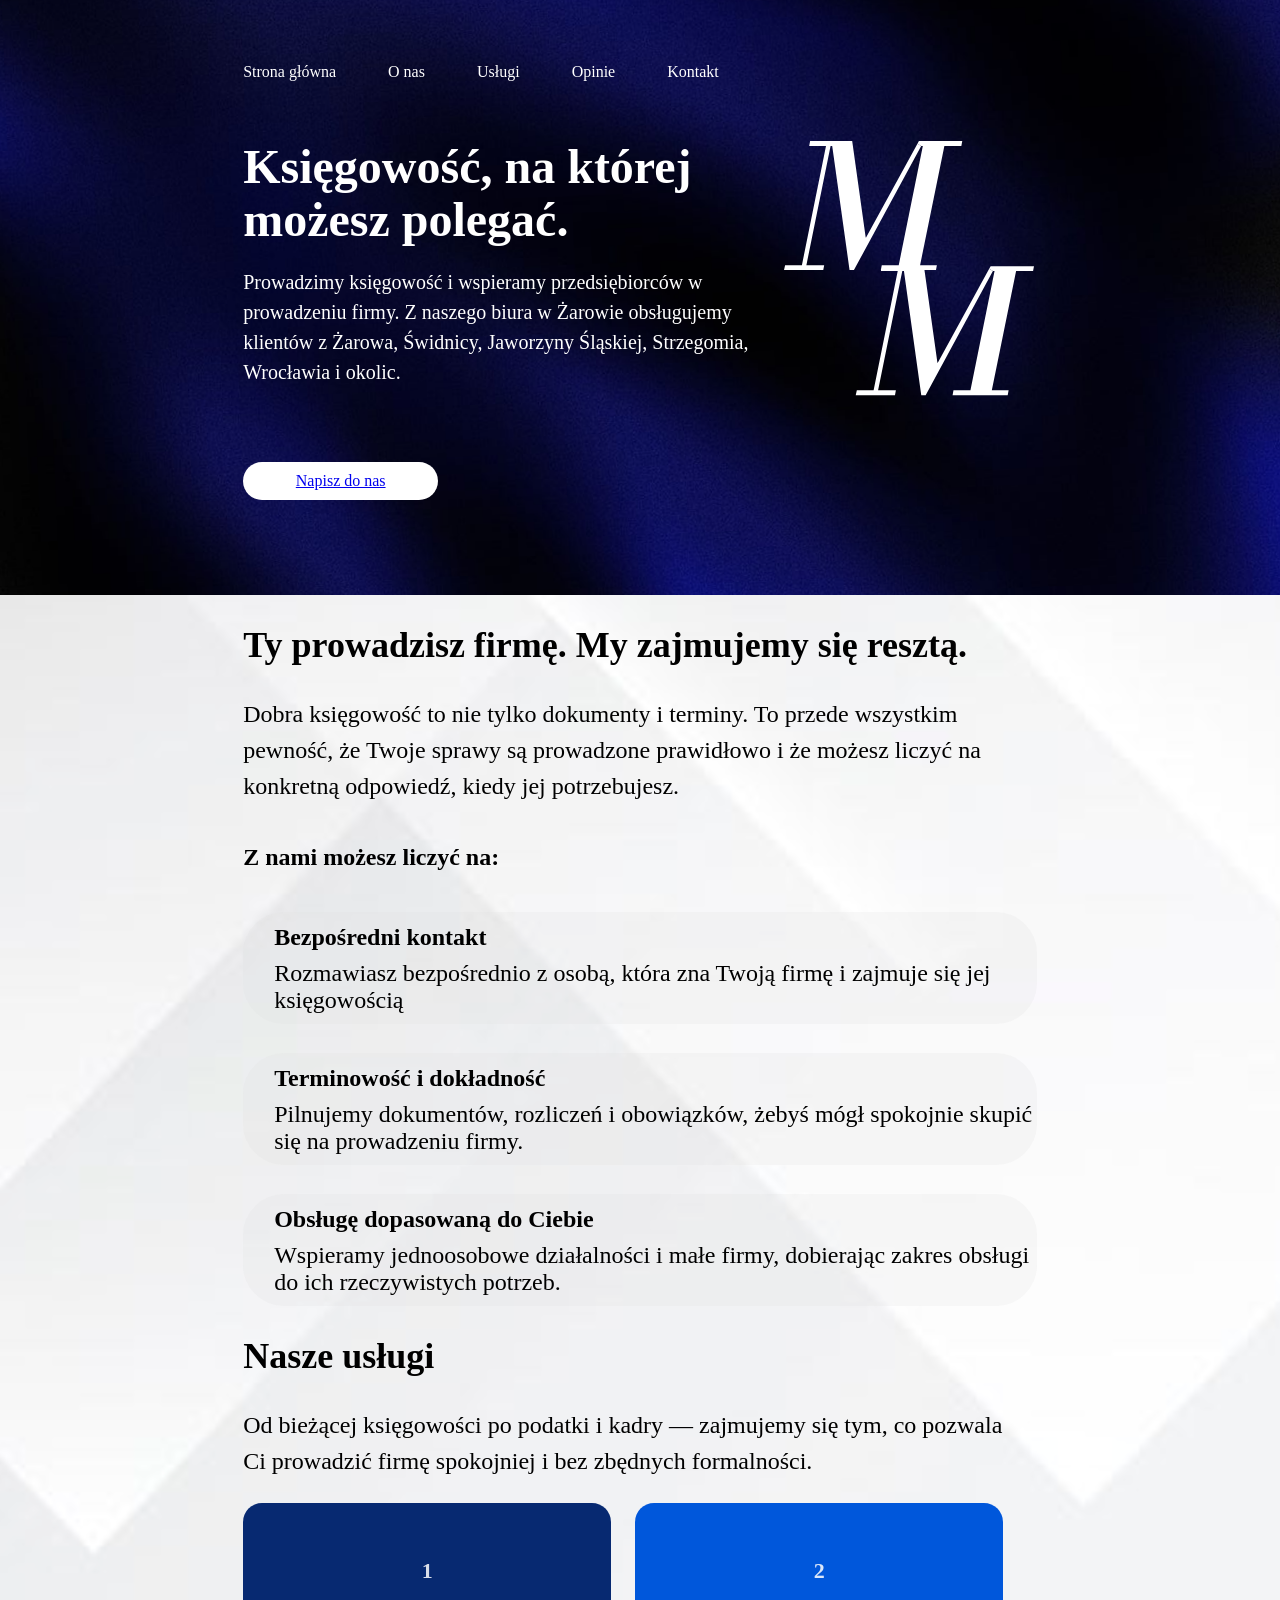
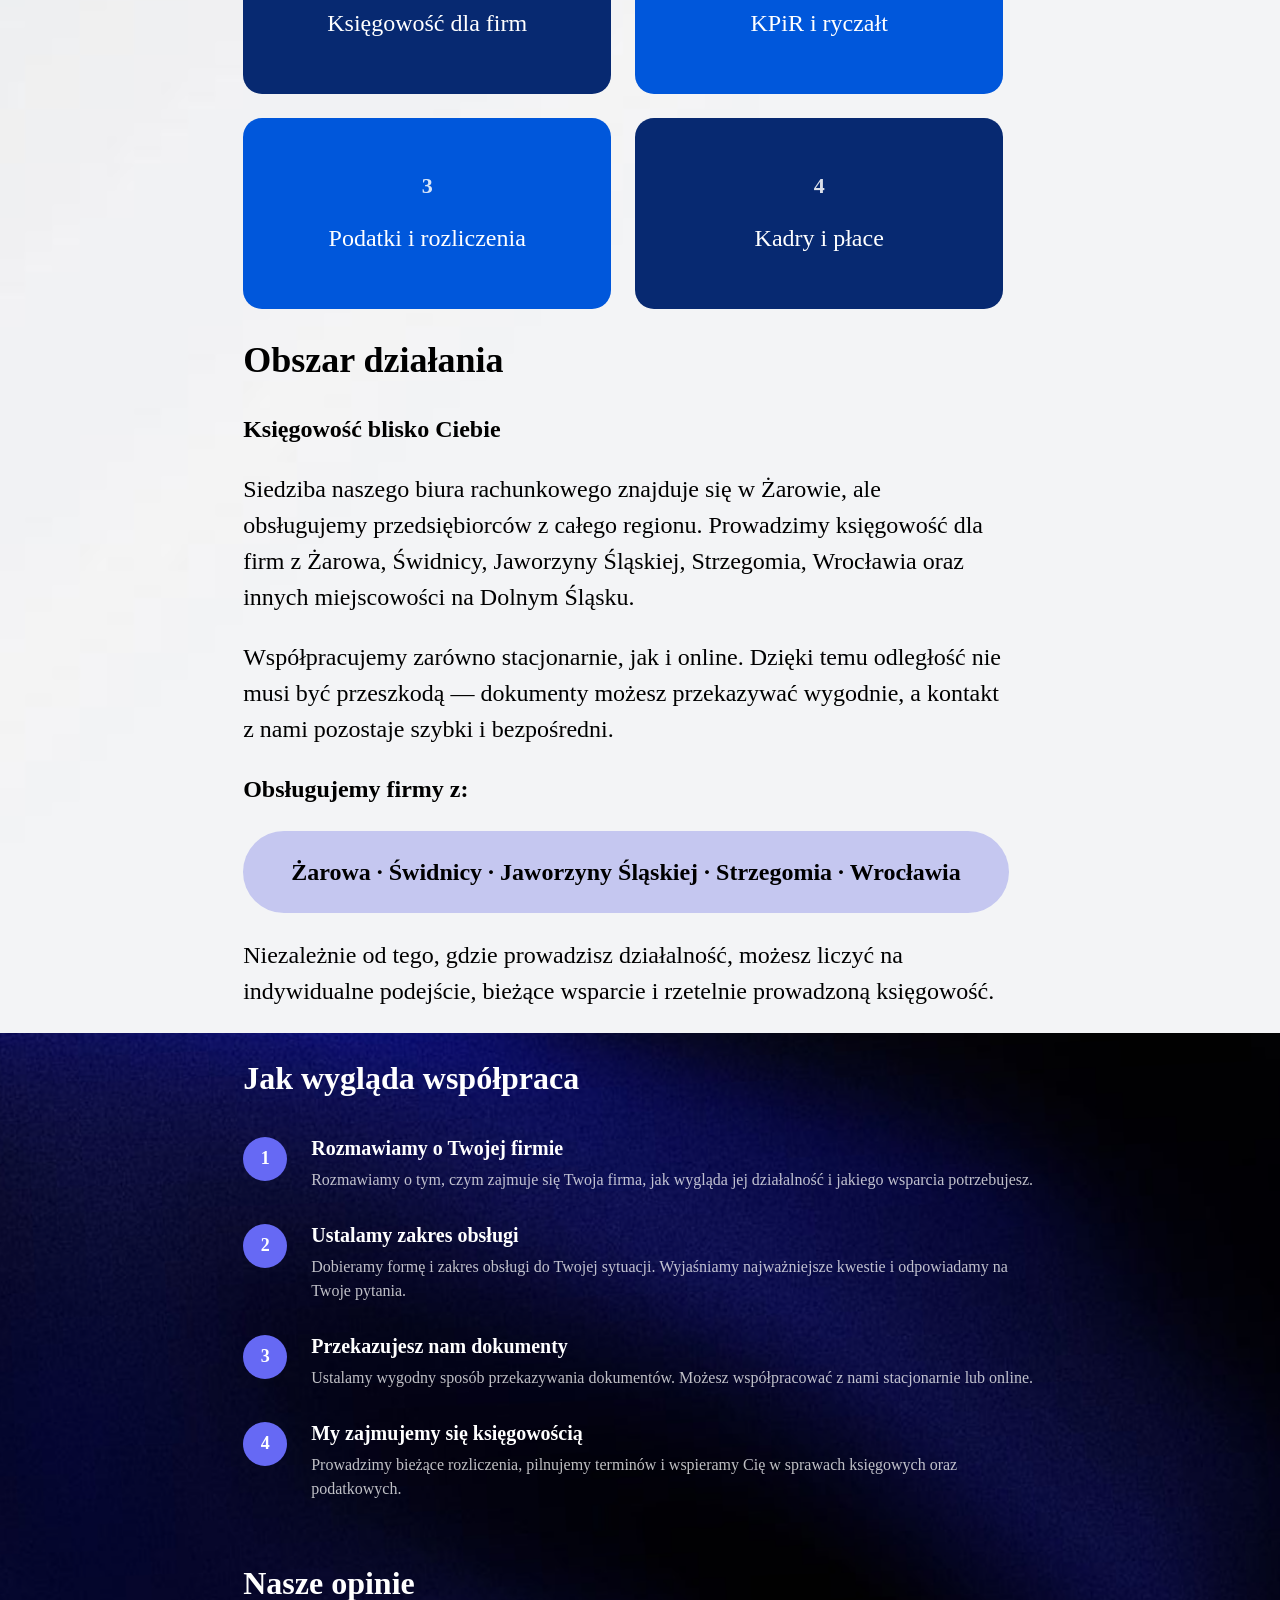
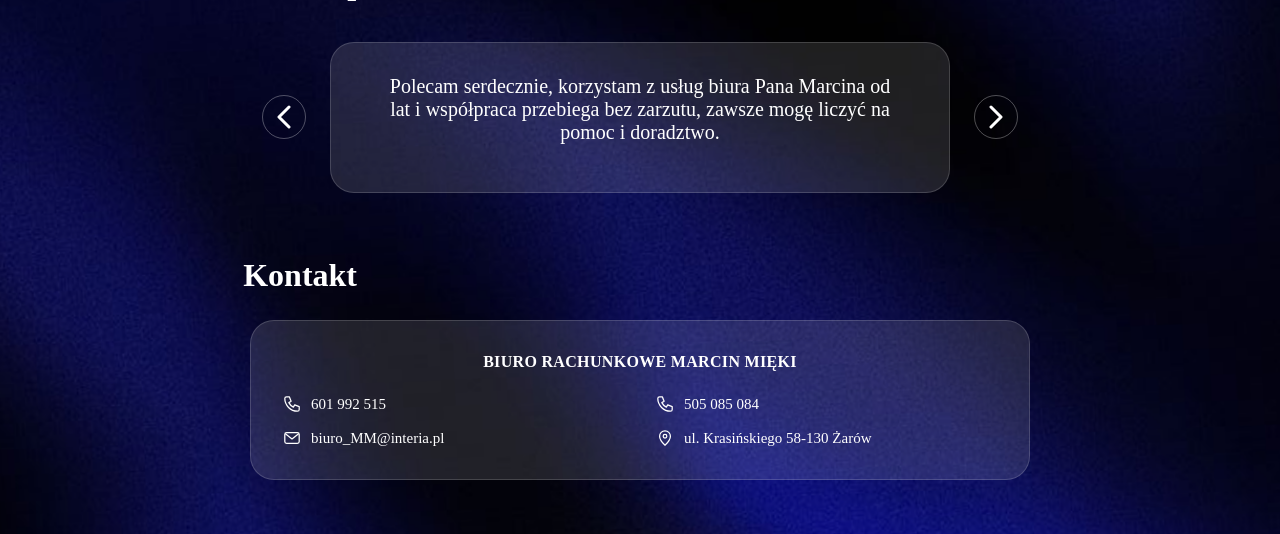
==== index2.html @ c9755c46 "finished project" ====
<!DOCTYPE html>
<html lang="pl">
<head>
<meta charset="UTF-8">
<meta name="viewport" content="width=device-width, initial-scale=1.0">
<title>Biuro Rachunkowe Marcin Mięki — Księgowość, na której możesz polegać</title>
<meta name="description" content="Biuro rachunkowe w Żarowie. Obsługujemy firmy z Żarowa, Świdnicy, Jaworzyny Śląskiej, Strzegomia, Wrocławia i okolic — stacjonarnie i online.">
<link rel="stylesheet" href="style.css">
</head>
<body>

<div class="heroImage">
  <div class="shell">
    <div class="navbar">
      <nav class="navText">
        <a href="#top">Strona główna</a>
        <a href="#o-nas">O nas</a>
        <a href="#uslugi">Usługi</a>
        <a href="#opinie">Opinie</a>
        <a href="#kontakt">Kontakt</a>
      </nav>
    </div>

    <div class="hero">
      <div>
        <h1>Księgowość, na której możesz polegać.</h1>
        <h3>Prowadzimy księgowość i wspieramy przedsiębiorców w prowadzeniu firmy. Z naszego biura w Żarowie obsługujemy klientów z Żarowa, Świdnicy, Jaworzyny Śląskiej, Strzegomia, Wrocławia i okolic.</h3>
        <button class="napiszButton"><a href="#kontakt">Napisz do nas</a></button>
      </div>
      <img class="logoImage" src="LOGO.svg" alt="mm">
    </div>
  </div>
</div>

<div class="mainBG" id="o-nas">
  <div class="shell">
    <h2>Ty prowadzisz firmę. My zajmujemy się resztą.</h2>
    <p class="dobraK">Dobra księgowość to nie tylko dokumenty i terminy. To przede wszystkim pewność, że Twoje sprawy są prowadzone prawidłowo i że możesz liczyć na konkretną odpowiedź, kiedy jej potrzebujesz.</p>

    <h5>Z nami możesz liczyć na:</h5>

    <ul>
      <li class="listFirma">
        <h4 style="font-weight: 600">Bezpośredni kontakt</h4>
        <p class="wyp">Rozmawiasz bezpośrednio z osobą, która zna Twoją firmę i zajmuje się jej księgowością</p>
      </li>
      <li class="listFirma">
        <h4 style="font-weight: 600">Terminowość i dokładność</h4>
        <p class="wyp">Pilnujemy dokumentów, rozliczeń i obowiązków, żebyś mógł spokojnie skupić się na prowadzeniu firmy.</p>
      </li>
      <li class="listFirma">
        <h4 style="font-weight: 600">Obsługę dopasowaną do Ciebie</h4>
        <p class="wyp">Wspieramy jednoosobowe działalności i małe firmy, dobierając zakres obsługi do ich rzeczywistych potrzeb.</p>
      </li>
    </ul>

    <h2 id="uslugi">Nasze usługi</h2>
    <p class="dobraK">Od bieżącej księgowości po podatki i kadry — zajmujemy się tym, co pozwala Ci prowadzić firmę spokojniej i bez zbędnych formalności.</p>

    <div class="uslugiGrid">
  <div class="uBox"><span>1</span><p>Księgowość dla firm</p></div>
  <div class="uBox2"><span>2</span><p>KPiR i ryczałt</p></div>
  <div class="uBox2"><span>3</span><p>Podatki i rozliczenia</p></div>
  <div class="uBox"><span>4</span><p>Kadry i płace</p></div>
  </div>

    <h2>Obszar działania</h2>
    <p class="dobraK" style="font-weight: 600">Księgowość blisko Ciebie</p>
    <p class="dobraK">Siedziba naszego biura rachunkowego znajduje się w Żarowie, ale obsługujemy przedsiębiorców z całego regionu. Prowadzimy księgowość dla firm z Żarowa, Świdnicy, Jaworzyny Śląskiej, Strzegomia, Wrocławia oraz innych miejscowości na Dolnym Śląsku.</p>
    <p class="dobraK">Współpracujemy zarówno stacjonarnie, jak i online. Dzięki temu odległość nie musi być przeszkodą — dokumenty możesz przekazywać wygodnie, a kontakt z nami pozostaje szybki i bezpośredni.</p>

    <p class="dobraK" style="font-weight: 600">Obsługujemy firmy z:</p>
    <p class="obszarD">Żarowa · Świdnicy · Jaworzyny Śląskiej · Strzegomia · Wrocławia</p>
    <p class="dobraK">Niezależnie od tego, gdzie prowadzisz działalność, możesz liczyć na indywidualne podejście, bieżące wsparcie i rzetelnie prowadzoną księgowość.</p>
  </div>
</div>

<div class="WSPBG">
  <div class="shell">
    <h2 class="heading2">Jak wygląda współpraca</h2>

    <ol class="wspList">
      <li class="wspItem">
        <span class="wspNum">1</span>
        <div class="wspText">
          <h3 class="wspTitle">Rozmawiamy o Twojej firmie</h3>
          <p class="wspOpis">Rozmawiamy o tym, czym zajmuje się Twoja firma, jak wygląda jej działalność i jakiego wsparcia potrzebujesz.</p>
        </div>
      </li>
      <li class="wspItem">
        <span class="wspNum">2</span>
        <div class="wspText">
          <h3 class="wspTitle">Ustalamy zakres obsługi</h3>
          <p class="wspOpis">Dobieramy formę i zakres obsługi do Twojej sytuacji. Wyjaśniamy najważniejsze kwestie i odpowiadamy na Twoje pytania.</p>
        </div>
      </li>
      <li class="wspItem">
        <span class="wspNum">3</span>
        <div class="wspText">
          <h3 class="wspTitle">Przekazujesz nam dokumenty</h3>
          <p class="wspOpis">Ustalamy wygodny sposób przekazywania dokumentów. Możesz współpracować z nami stacjonarnie lub online.</p>
        </div>
      </li>
      <li class="wspItem">
        <span class="wspNum">4</span>
        <div class="wspText">
          <h3 class="wspTitle">My zajmujemy się księgowością</h3>
          <p class="wspOpis">Prowadzimy bieżące rozliczenia, pilnujemy terminów i wspieramy Cię w sprawach księgowych oraz podatkowych.</p>
        </div>
      </li>
    </ol>

    <h2 class="heading2" id="opinie">Nasze opinie</h2>

    <div class="opinieRow">
      <button class="arrowBtn" id="prevBtn" aria-label="Poprzednia opinia">
        <svg width="14" height="24" viewBox="0 0 14 24" fill="none">
          <path d="M12 2L2 12L12 22" stroke="white" stroke-width="3" stroke-linecap="round" stroke-linejoin="round"/>
        </svg>
      </button>

      <div class="opinieCard">
        <div class="opinieTrack" id="opinieTrack">
          <div class="opinieSlide">
            <p class="opinieTekst">Polecam serdecznie, korzystam z usług biura Pana Marcina od lat i współpraca przebiega bez zarzutu, zawsze mogę liczyć na pomoc i doradztwo.</p>
          </div>
          <div class="opinieSlide">
            <p class="opinieTekst">Korzystam od lat i nigdy się nie zawiodłam.
Przede wszystkim uczciwy.</p>
          </div>
          <div class="opinieSlide">
            <p class="opinieTekst">Zawsze solidnie i na czas. Polecam!</p>
          </div>
          <div class="opinieSlide">
            <p class="opinieTekst">Wszystko załatwione bez problemu 👍👍👍Polecam</p>
          </div>
          <div class="opinieSlide">
            <p class="opinieTekst">Profesjonalna obsługa księgowa. Polecam</p>
          </div>
          <div class="opinieSlide">
            <p class="opinieTekst">Polecam.</p>
          </div>
         
        </div>
      </div>

      <button class="arrowBtn" id="nextBtn" aria-label="Następna opinia">
        <svg width="14" height="24" viewBox="0 0 14 24" fill="none">
          <path d="M2 2L12 12L2 22" stroke="white" stroke-width="3" stroke-linecap="round" stroke-linejoin="round"/>
        </svg>
      </button>
    </div>
     <h2 class="heading2" id="kontakt">Kontakt</h2>
    <div class="kontaktCard">
      <p class="kontaktNazwa">BIURO RACHUNKOWE MARCIN MIĘKI</p>
      <div class="kontaktGrid">
        <a class="kontaktLinia" href="tel:601992515">
          <svg width="18" height="18" viewBox="0 0 20 20" fill="none"><path d="M4 2h3l2 5-2.5 1.5a11 11 0 0 0 5 5L13 11l5 2v3c0 1.1-.9 2-2 2C8.5 18 2 11.5 2 4c0-1.1.9-2 2-2Z" stroke="white" stroke-width="1.4" stroke-linejoin="round"/></svg>
          <span>601 992 515</span>
        </a>
        <a class="kontaktLinia" href="tel:505085084">
          <svg width="18" height="18" viewBox="0 0 20 20" fill="none"><path d="M4 2h3l2 5-2.5 1.5a11 11 0 0 0 5 5L13 11l5 2v3c0 1.1-.9 2-2 2C8.5 18 2 11.5 2 4c0-1.1.9-2 2-2Z" stroke="white" stroke-width="1.4" stroke-linejoin="round"/></svg>
          <span>505 085 084</span>
        </a>
        <a class="kontaktLinia" href="mailto:biuro_MM@interia.pl">
          <svg width="18" height="18" viewBox="0 0 20 20" fill="none"><rect x="2" y="4" width="16" height="12" rx="2" stroke="white" stroke-width="1.4"/><path d="M3 5.5 10 11l7-5.5" stroke="white" stroke-width="1.4" stroke-linecap="round" stroke-linejoin="round"/></svg>
          <span>biuro_MM@interia.pl</span>
        </a>
        <p class="kontaktLinia">
          <svg width="18" height="18" viewBox="0 0 20 20" fill="none"><path d="M10 18s6-5.5 6-10a6 6 0 0 0-12 0c0 4.5 6 10 6 10Z" stroke="white" stroke-width="1.4" stroke-linejoin="round"/><circle cx="10" cy="8" r="2" stroke="white" stroke-width="1.4"/></svg>
          <span>ul. Krasińskiego 58-130 Żarów</span>
        </p>
       
  </div>
 
</div>
  <br>
        <br>
        <br>
</div>

</div>

<script>
  const track = document.getElementById('opinieTrack');
  const slides = track.children;
  const total = slides.length;
  let current = 0;

  function goTo(index) {
    current = (index + total) % total;
    track.style.transform = `translateX(-${current * 100}%)`;
  }

  document.getElementById('nextBtn').addEventListener('click', () => goTo(current + 1));
  document.getElementById('prevBtn').addEventListener('click', () => goTo(current - 1));
</script>
</body>
</html>
---- style.css ----
@font-face {
  font-family: "Inter";
  src: url("../fonts/inter-latin-ext-400-normal.woff2") format("woff2");
  font-weight: 400;
  font-style: normal;
  font-display: swap;
  unicode-range: U+0100-024F, U+0259, U+1E00-1EFF, U+2020, U+20A0-20AB, U+20AD-20CF, U+2113, U+2C60-2C7F, U+A720-A7FF;
}
@font-face {
  font-family: "Inter";
  src: url("../fonts/inter-latin-400-normal.woff2") format("woff2");
  font-weight: 400;
  font-style: normal;
  font-display: swap;
}
@font-face {
  font-family: "Inter";
  src: url("../fonts/inter-latin-ext-500-normal.woff2") format("woff2");
  font-weight: 500;
  font-style: normal;
  font-display: swap;
  unicode-range: U+0100-024F, U+0259, U+1E00-1EFF, U+2020, U+20A0-20AB, U+20AD-20CF, U+2113, U+2C60-2C7F, U+A720-A7FF;
}
@font-face {
  font-family: "Inter";
  src: url("../fonts/inter-latin-500-normal.woff2") format("woff2");
  font-weight: 500;
  font-style: normal;
  font-display: swap;
}
@font-face {
  font-family: "Inter";
  src: url("../fonts/inter-latin-ext-600-normal.woff2") format("woff2");
  font-weight: 600;
  font-style: normal;
  font-display: swap;
  unicode-range: U+0100-024F, U+0259, U+1E00-1EFF, U+2020, U+20A0-20AB, U+20AD-20CF, U+2113, U+2C60-2C7F, U+A720-A7FF;
}
@font-face {
  font-family: "Inter";
  src: url("../fonts/inter-latin-600-normal.woff2") format("woff2");
  font-weight: 600;
  font-style: normal;
  font-display: swap;
}
@font-face {
  font-family: "Inter";
  src: url("../fonts/inter-latin-ext-700-normal.woff2") format("woff2");
  font-weight: 700;
  font-style: normal;
  font-display: swap;
  unicode-range: U+0100-024F, U+0259, U+1E00-1EFF, U+2020, U+20A0-20AB, U+20AD-20CF, U+2113, U+2C60-2C7F, U+A720-A7FF;
}
@font-face {
  font-family: "Inter";
  src: url("../fonts/inter-latin-700-normal.woff2") format("woff2");
  font-weight: 700;
  font-style: normal;
  font-display: swap;
}
@font-face {
  font-family: "Manrope";
  src: url("../fonts/manrope-latin-ext-600-normal.woff2") format("woff2");
  font-weight: 600;
  font-style: normal;
  font-display: swap;
  unicode-range: U+0100-024F, U+0259, U+1E00-1EFF, U+2020, U+20A0-20AB, U+20AD-20CF, U+2113, U+2C60-2C7F, U+A720-A7FF;
}
@font-face {
  font-family: "Manrope";
  src: url("../fonts/manrope-latin-600-normal.woff2") format("woff2");
  font-weight: 600;
  font-style: normal;
  font-display: swap;
}
@font-face {
  font-family: "Manrope";
  src: url("../fonts/manrope-latin-ext-700-normal.woff2") format("woff2");
  font-weight: 700;
  font-style: normal;
  font-display: swap;
  unicode-range: U+0100-024F, U+0259, U+1E00-1EFF, U+2020, U+20A0-20AB, U+20AD-20CF, U+2113, U+2C60-2C7F, U+A720-A7FF;
}
@font-face {
  font-family: "Manrope";
  src: url("../fonts/manrope-latin-700-normal.woff2") format("woff2");
  font-weight: 700;
  font-style: normal;
  font-display: swap;
}

* { box-sizing: border-box; }

html, body {
  margin: 0;
  padding: 0;
  overflow-x: hidden;
}

h1 {
  font-family: "Manrope";
  font-weight: 700;
  font-size: clamp(32px, 5vw, 48px);
  line-height: 1.1;
  max-width: 620px;
  margin-top: 60px;
  margin-bottom: 19px;
  color: #FFF;
}

h2 {
  color: #000;
  font-family: "Manrope";
  font-size: clamp(26px, 3.4vw, 36px);
  font-weight: 700;
  line-height: normal;
}

h3 {
  font-family: "Inter";
  font-size: 20px;
  font-weight: 400;
  line-height: 1.5;
  max-width: 560px;
  color: #FFF;
}

h4 {
  color: #000;
  font-family: "Inter";
  font-size: 24px;
  font-weight: 400;
  line-height: normal;
  padding: 12px 0 0 31px;
  margin: 0 0 9px;
}

h5 {
  color: #000;
  font-family: "Inter";
  font-size: 24px;
  font-weight: 700;
  line-height: normal;
}

.dobraK {
  color: #000;
  font-family: "Inter";
  font-size: 24px;
  font-weight: 500;
  line-height: 1.5;
  max-width: 760px;
}

.wyp {
  color: #000;
  font-family: "Inter";
  font-size: 24px;
  font-weight: 400;
  line-height: normal;
  padding: 0 0 10px 31px;
  margin: 0 0 9px;
}

ul, ol {
  list-style-type: none;
  padding: 0;
  margin: 0;
}

/* ---------- Layout shell ---------- */
.shell {
  width: 100%;
  max-width: 1440px;
  margin-inline: auto;
  padding-inline: clamp(20px, 19vw, 276px);
  box-sizing: border-box;
}

@media (max-width: 1200px) {
  .shell { padding-inline: 80px; }
}

@media (max-width: 760px) {
  .shell { padding-inline: 20px; }
}

/* ---------- Navbar ---------- */
.navbar {
  display: flex;
  margin-top: 63px;
  color: #FFF;
}

nav {
  display: flex;
  gap: 52px;
  flex-wrap: wrap;
}

.navText {
  color: #FFF;
  font-family: "Inter";
  font-size: 16px;
  font-weight: 400;
  line-height: normal;
}

.navText a {
  color: inherit;
  text-decoration: none;
}

/* ---------- Hero ---------- */
.heroImage {
  width: 100%;
  background-image: url(pobrane.png);
  background-size: cover;
  background-position: center;
  background-repeat: no-repeat;
  display: flex;
  max-height: fit-content;
}

.hero {
  display: flex;
  flex-wrap:nowrap;
  gap: 32px;
  justify-content: space-between;
  align-items: flex-start;
  
}

.napiszButton {
  margin-top: 55px;
  margin-bottom: 95px;
  width: 195px;
  height: 38px;
  border-radius: 58px;
  background: #FFF;
  border: none;
  cursor: pointer;
  font-family: "Inter";
  font-size: 16px;
  font-weight: 400;
  line-height: normal;
}

.logoImage {
  width: clamp(140px, 20vw, 292px);
  height: auto;
  aspect-ratio: 292 / 291;
  margin-top: 60px;
}

/* ---------- O nas ---------- */
.mainBG {
  min-height: 100vh;
  width: 100%;
  background-image: url(mainBG.jpg);
  background-size: cover;
  background-position: center;
  background-repeat: no-repeat;
  display: flex;
}

.listFirma {
  border-radius: 41px;
  background: rgba(217, 217, 217, 0.20);
  margin-bottom: 29px;
}

/* ---------- Usługi ---------- */
.uslugiGrid {
  display: grid;
  grid-template-columns: 1fr 1fr;  /* exactly 2 columns */
  gap: 24px;
  margin-top: 24px;
  max-width: 760px;
}

@media (max-width: 560px) {
  .uslugiGrid {
    grid-template-columns: 1fr;  /* stack on mobile */
  }
}

.uBox {
  background-color: #072971;
  min-height: 191px;
  border-radius: 19px;
  padding: 24px;
  display: flex;
  flex-direction: column;
  align-items: center;
  justify-content: center;
  gap: 24px;
  text-align: center;
  color: #FFF;
  font-family: "Inter";
}
.uBox2 {
  background-color: #0057DB;
  min-height: 191px;
  border-radius: 19px;
  padding: 24px;
  display: flex;
  flex-direction: column;
  align-items: center;
  justify-content: center;
  gap: 24px;
  text-align: center;
  color: #FFF;
  font-family: "Inter";
}
.uBox span {
  font-weight: 700;
  font-size: 22px;
  opacity: 0.85;
}
.uBox2 span {
  font-weight: 700;
  font-size: 22px;
  opacity: 0.85;
}

.uBox p {
  font-size: 24px;
  font-weight: 500;
  margin: 0;
  line-height: 1.3;
}
.uBox2 p {
  font-size: 24px;
  font-weight: 500;
  margin: 0;
  line-height: 1.3;
}
/* ---------- Obszar działania ---------- */
.obszarD {
  width: fit-content;
  max-width: 809px;
  min-height: 82px;
  border-radius: 43px;
  background: rgba(14, 23, 212, 0.20);
  display: flex;
  align-items: center;
  justify-content: center;
  padding-inline: clamp(20px, 4vw, 48px);
  color: #000;
  text-align: center;
  font-family: "Inter";
  font-size: clamp(16px, 2vw, 24px);
  font-weight: 600;
  line-height: normal;
}

/* ---------- Jak wygląda współpraca ---------- */
.WSPBG {
  min-height: 100vh;
  width: 100%;
  background-image: url(pobrane.png);
  background-size: cover;
  background-position: center;
  background-repeat: no-repeat;
  display: flex;
}

.heading2 {
  color: #FFF;
  font-family: "Manrope";
  font-size: clamp(24px, 3vw, 32px);
  font-weight: 700;
  line-height: normal;
}

.wspList {
  display: flex;
  flex-direction: column;
  gap: 32px;
  margin: 40px 0 64px;
}

.wspItem {
  display: flex;
  align-items: flex-start;
  gap: 24px;
}

.wspNum {
  flex-shrink: 0;
  width: 44px;
  height: 44px;
  border-radius: 50%;
  background: #6669F4;
  color: #FFF;
  font-family: "Inter";
  font-weight: 700;
  font-size: 18px;
  display: flex;
  align-items: center;
  justify-content: center;
}

.wspTitle {
  color: #FFF;
  font-family: "Inter";
  font-size: 20px;
  font-weight: 600;
  line-height: normal;
  margin: 0 0 8px;
}

.wspOpis {
  color: rgba(255, 255, 255, 0.75);
  font-family: "Inter";
  font-size: 16px;
  font-weight: 400;
  line-height: 1.5;
  margin: 0;
}

/* ---------- Opinie ---------- */

.opinieRow {
  display: flex;
  align-items: center;
  justify-content: center;
  gap: 24px;
  width: 100%;
  margin: 40px auto 64px;
}

.arrowBtn {
  flex-shrink: 0;
  width: 44px;
  height: 44px;
  border-radius: 50%;
  border: 1px solid rgba(255, 255, 255, 0.3);
  background: transparent;
  display: flex;
  align-items: center;
  justify-content: center;
  cursor: pointer;
}

.opinieCard {
  flex: 0 1 620px;
  width: 620px;
  max-width: 620px;
  background: rgba(217, 217, 217, 0.14);
  border: 1px solid rgba(255, 255, 255, 0.16);
  border-radius: 24px;
  overflow: hidden;
}

.opinieTrack {
  display: flex;
  transition: transform 0.4s ease;
}

.opinieSlide {
  flex: 0 0 100%;
  padding: 32px clamp(20px, 5vw, 56px);
  text-align: center;
}

.opinieTekst {
  color: #FFF;
  font-family: "Inter";
  font-size: 20px;
  font-weight: 500;
  margin: 0 0 16px;
}

.opinieAutor {
  color: rgba(255, 255, 255, 0.7);
  font-family: "Inter";
  font-size: 16px;
  margin: 0;
}


/* ---------- Kontakt / Footer ---------- */
.kontaktCard {
  width: 100%;
  max-width: 780px;
  margin: 0 auto;
  background: rgba(217, 217, 217, 0.14);
  border: 1px solid rgba(255, 255, 255, 0.16);
  border-radius: 24px;
  padding: clamp(20px, 4vw, 32px);
}

.kontaktNazwa {
  color: #FFF;
  font-family: "Manrope";
  font-weight: 700;
  font-size: 16px;
  text-align: center;
  letter-spacing: 0.02em;
  margin: 0 0 24px;
}

.kontaktGrid {
  display: grid;
  grid-template-columns: 1fr 1fr;
  gap: 16px 32px;
}

.kontaktLinia {
  display: flex;
  align-items: center;
  gap: 10px;
  color: #FFF;
  font-family: "Inter";
  font-size: 15px;
  margin: 0;
  text-decoration: none;
}

.kontaktLinia svg {
  flex-shrink: 0;
}

a.kontaktLinia:hover {
  opacity: 0.8;
}


/* ---------- Responsive ---------- */
@media (max-width: 700px) {
  .opinieRow {
    gap: 12px;
  }

  .opinieCard {
    width: auto;
    max-width: 620px;
  }

  .arrowBtn {
    width: 36px;
    height: 36px;
  }
}

@media (max-width: 560px) {
  .kontaktGrid {
    grid-template-columns: 1fr;
  }

  .wspItem {
    gap: 16px;
  }

  .wspNum {
    width: 36px;
    height: 36px;
    font-size: 16px;
  }
}
```
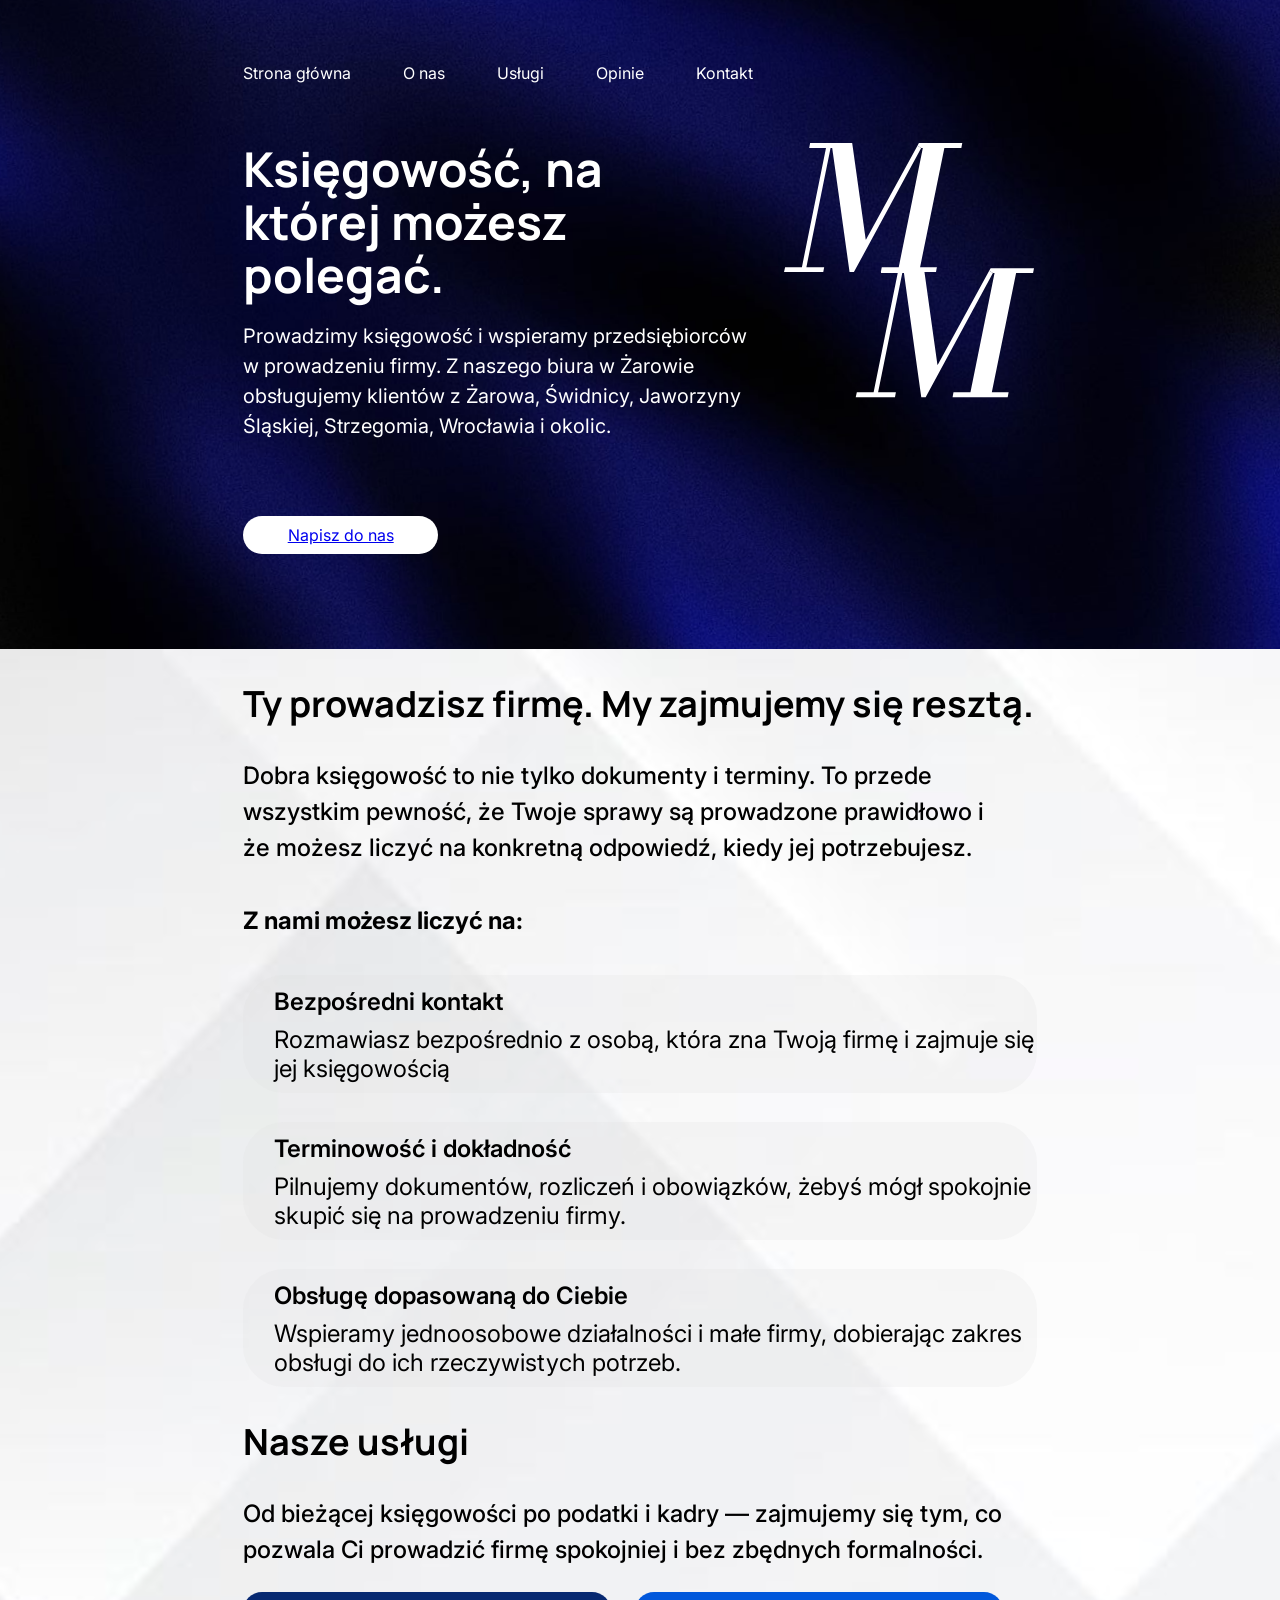
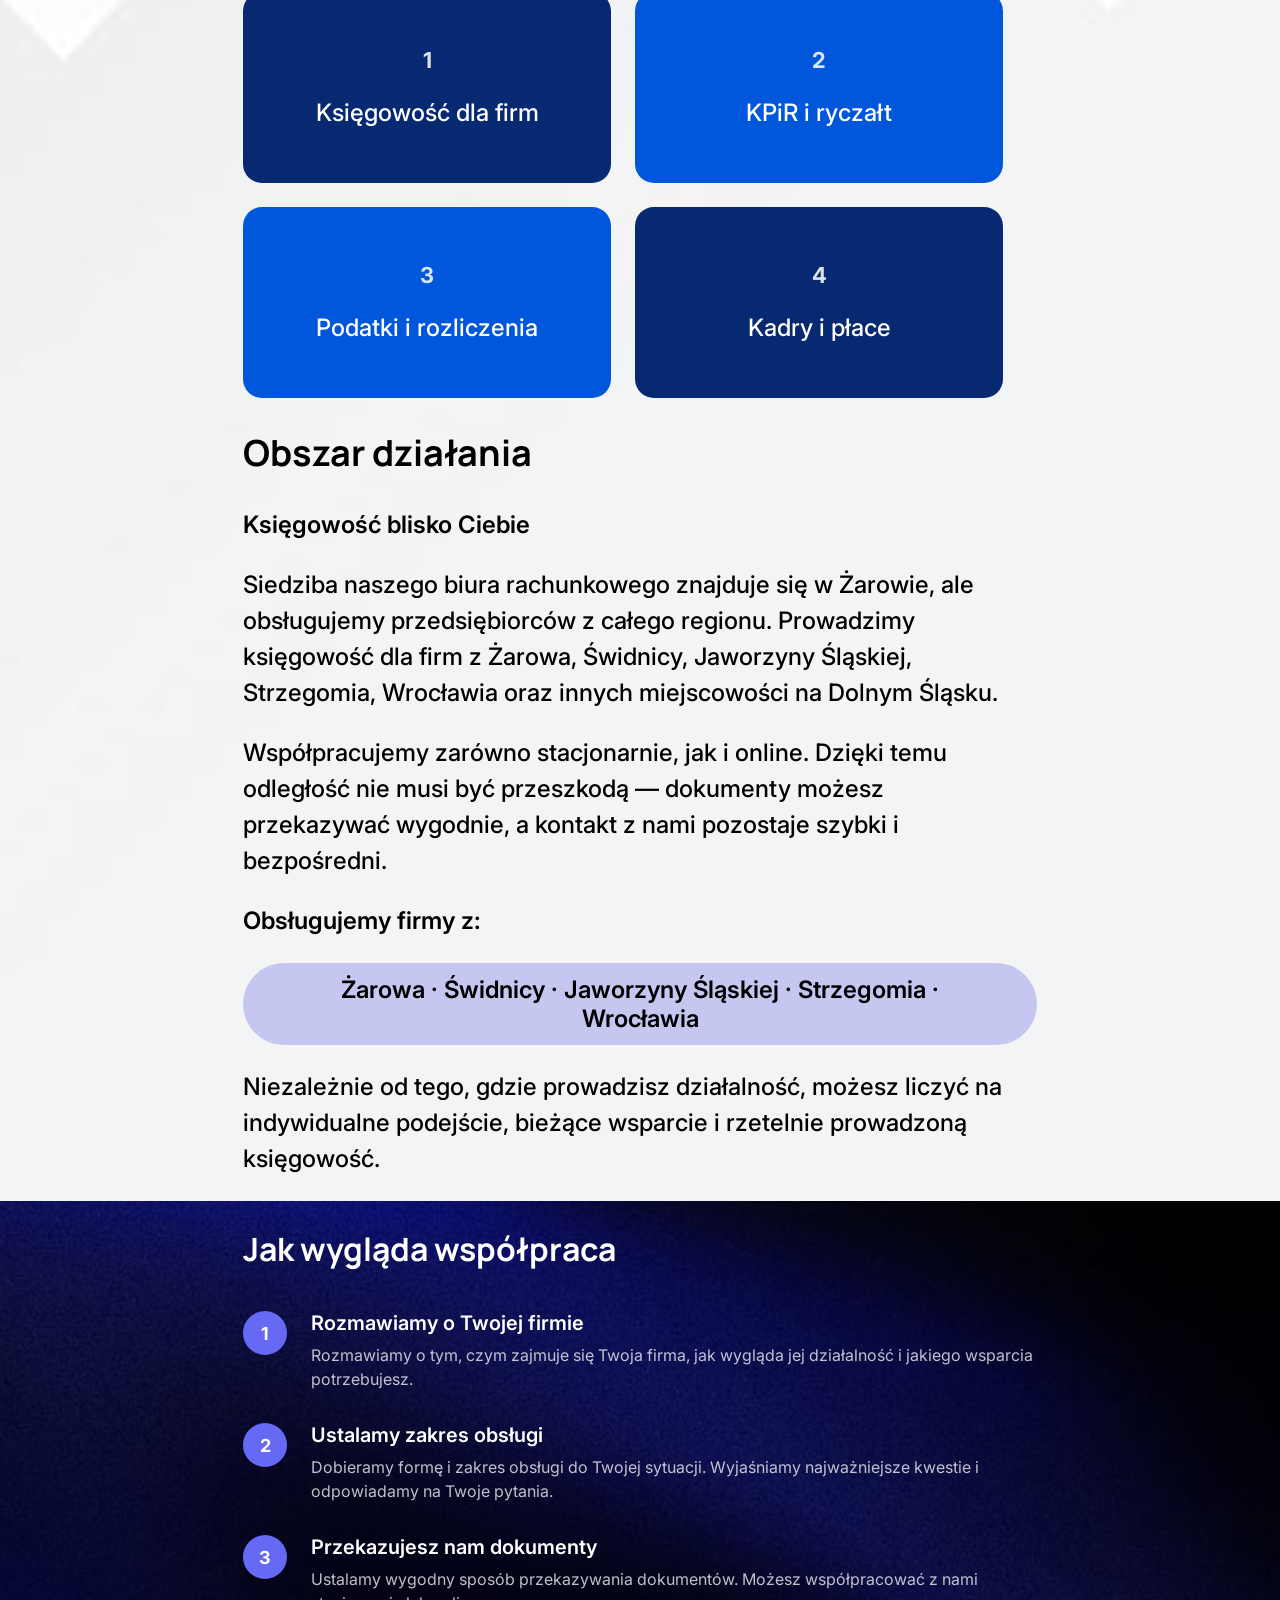
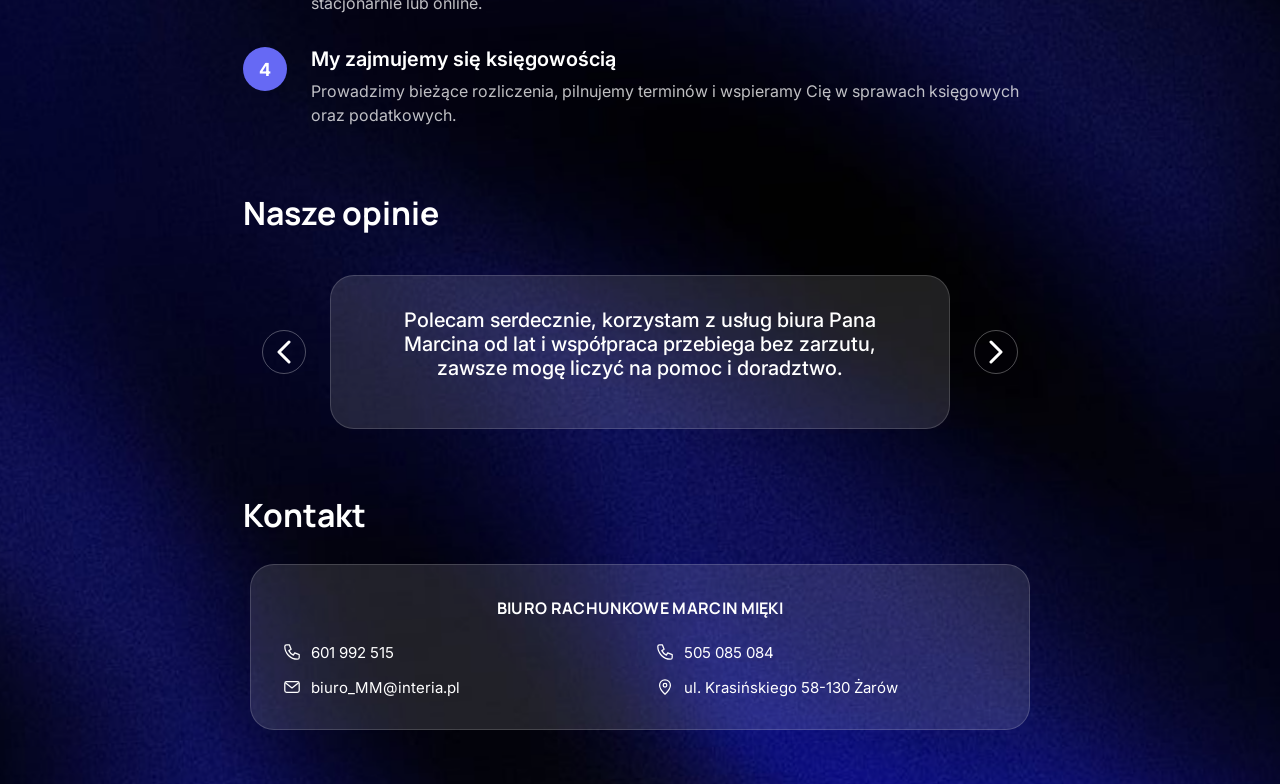
==== commit 6a955ece: "linked google fonts" ====
--- a/index2.html
+++ b/index2.html
@@ -1,6 +1,9 @@
 <!DOCTYPE html>
 <html lang="pl">
 <head>
+<link rel="preconnect" href="https://fonts.googleapis.com">
+<link rel="preconnect" href="https://fonts.gstatic.com" crossorigin>
+<link href="https://fonts.googleapis.com/css2?family=Inter:wght@400;500;600;700&family=Manrope:wght@600;700&display=swap" rel="stylesheet">
 <meta charset="UTF-8">
 <meta name="viewport" content="width=device-width, initial-scale=1.0">
 <title>Biuro Rachunkowe Marcin Mięki — Księgowość, na której możesz polegać</title>
--- a/style.css
+++ b/style.css
@@ -1,72 +1,72 @@
-@font-face {
+/* @font-face {
   font-family: "Inter";
   src: url("../fonts/inter-latin-ext-400-normal.woff2") format("woff2");
   font-weight: 400;
   font-style: normal;
   font-display: swap;
   unicode-range: U+0100-024F, U+0259, U+1E00-1EFF, U+2020, U+20A0-20AB, U+20AD-20CF, U+2113, U+2C60-2C7F, U+A720-A7FF;
-}
-@font-face {
-  font-family: "Inter";
-  src: url("../fonts/inter-latin-400-normal.woff2") format("woff2");
-  font-weight: 400;
-  font-style: normal;
-  font-display: swap;
-}
-@font-face {
+} */
+/* @font-face {
+  font-family: "Inter";
+  src: url("fonts/inter-latin-400-normal.woff2") format("woff2");
+  font-weight: 400;
+  font-style: normal;
+  font-display: swap;
+} */
+/* @font-face {
   font-family: "Inter";
   src: url("../fonts/inter-latin-ext-500-normal.woff2") format("woff2");
   font-weight: 500;
   font-style: normal;
   font-display: swap;
   unicode-range: U+0100-024F, U+0259, U+1E00-1EFF, U+2020, U+20A0-20AB, U+20AD-20CF, U+2113, U+2C60-2C7F, U+A720-A7FF;
-}
-@font-face {
+} */
+/* @font-face {
   font-family: "Inter";
   src: url("../fonts/inter-latin-500-normal.woff2") format("woff2");
   font-weight: 500;
   font-style: normal;
   font-display: swap;
-}
-@font-face {
+} */
+/* @font-face {
   font-family: "Inter";
   src: url("../fonts/inter-latin-ext-600-normal.woff2") format("woff2");
   font-weight: 600;
   font-style: normal;
   font-display: swap;
   unicode-range: U+0100-024F, U+0259, U+1E00-1EFF, U+2020, U+20A0-20AB, U+20AD-20CF, U+2113, U+2C60-2C7F, U+A720-A7FF;
-}
-@font-face {
+} */
+/* @font-face {
   font-family: "Inter";
   src: url("../fonts/inter-latin-600-normal.woff2") format("woff2");
   font-weight: 600;
   font-style: normal;
   font-display: swap;
-}
-@font-face {
+} */
+/* @font-face {
   font-family: "Inter";
   src: url("../fonts/inter-latin-ext-700-normal.woff2") format("woff2");
   font-weight: 700;
   font-style: normal;
   font-display: swap;
   unicode-range: U+0100-024F, U+0259, U+1E00-1EFF, U+2020, U+20A0-20AB, U+20AD-20CF, U+2113, U+2C60-2C7F, U+A720-A7FF;
-}
-@font-face {
+} */
+/* @font-face {
   font-family: "Inter";
   src: url("../fonts/inter-latin-700-normal.woff2") format("woff2");
   font-weight: 700;
   font-style: normal;
   font-display: swap;
-}
-@font-face {
+} */
+/* @font-face {
   font-family: "Manrope";
   src: url("../fonts/manrope-latin-ext-600-normal.woff2") format("woff2");
   font-weight: 600;
   font-style: normal;
   font-display: swap;
   unicode-range: U+0100-024F, U+0259, U+1E00-1EFF, U+2020, U+20A0-20AB, U+20AD-20CF, U+2113, U+2C60-2C7F, U+A720-A7FF;
-}
-@font-face {
+} */
+/* @font-face {
   font-family: "Manrope";
   src: url("../fonts/manrope-latin-600-normal.woff2") format("woff2");
   font-weight: 600;
@@ -87,7 +87,7 @@
   font-weight: 700;
   font-style: normal;
   font-display: swap;
-}
+} */
 
 * { box-sizing: border-box; }
 
@@ -560,4 +560,3 @@
     font-size: 16px;
   }
 }
-```
